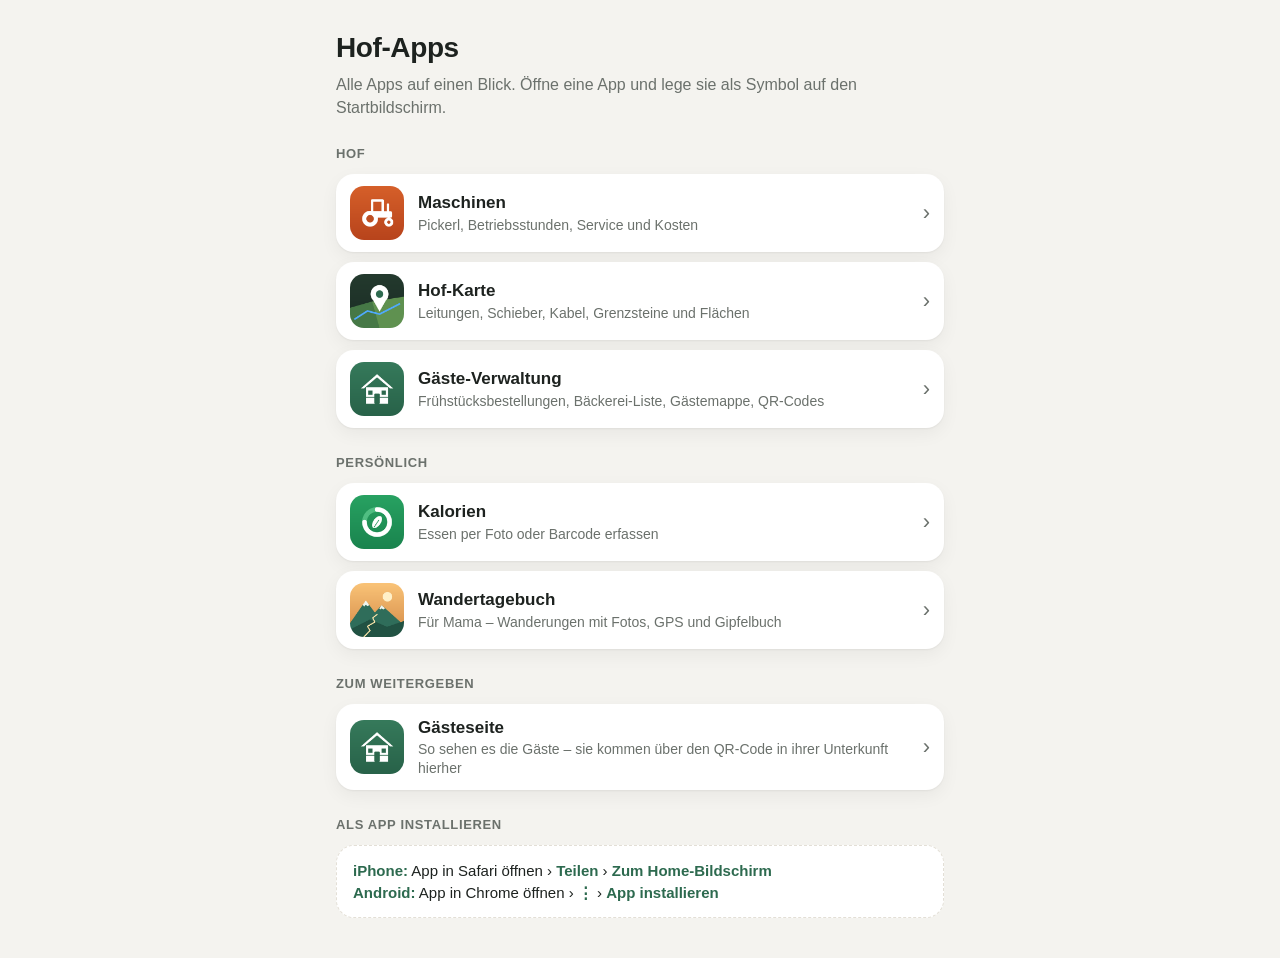
==== index.html @ 44ce382f "Alle Hof-Apps" ====
<!doctype html>
<html lang="de">
<head>
<meta charset="utf-8">
<meta name="viewport" content="width=device-width, initial-scale=1, viewport-fit=cover">
<title>Hof-Apps</title>
<meta name="description" content="Übersicht aller Apps: Maschinen, Hof-Karte, Gäste, Kalorien, Wandertagebuch">
<meta name="robots" content="noindex">
<link rel="icon" type="image/png" href="hofkarte/icons/icon-192.png">
<style>
  :root { --bg: #f4f3ef; --card: #fff; --text: #1d221f; --muted: #6b716c; --line: #e3dfd6; --accent: #2d6a4f; color-scheme: light dark; }
  @media (prefers-color-scheme: dark) { :root { --bg: #121614; --card: #1c211e; --text: #eef1ee; --muted: #9ea69f; --line: #2e3531; --accent: #6cc59a; } }
  * { box-sizing: border-box; }
  body { margin: 0; background: var(--bg); color: var(--text); font: 16px/1.45 -apple-system, BlinkMacSystemFont, "Segoe UI", Roboto, sans-serif; -webkit-font-smoothing: antialiased; }
  main { max-width: 640px; margin: 0 auto; padding: calc(env(safe-area-inset-top, 0px) + 28px) 16px 40px; }
  h1 { margin: 0 0 4px; font-size: 28px; letter-spacing: -.4px; }
  .sub { color: var(--muted); margin: 0 0 22px; }
  h2 { font-size: 13px; text-transform: uppercase; letter-spacing: .05em; color: var(--muted); margin: 26px 0 10px; }
  .app { display: flex; align-items: center; gap: 14px; padding: 12px 14px; background: var(--card); border-radius: 18px; text-decoration: none; color: inherit; margin-bottom: 10px; box-shadow: 0 1px 2px rgba(0,0,0,.05), 0 6px 18px rgba(0,0,0,.05); }
  .app:active { transform: scale(.99); }
  .app img { width: 54px; height: 54px; border-radius: 14px; flex: none; }
  .app b { display: block; font-size: 17px; }
  .app small { color: var(--muted); font-size: 14px; line-height: 1.35; display: block; }
  .app .go { margin-left: auto; color: var(--muted); font-size: 22px; flex: none; }
  .tip { background: var(--card); border-radius: 18px; padding: 14px 16px; font-size: 15px; border: 1px dashed var(--line); }
  .tip b { color: var(--accent); }
</style>
</head>
<body>
<main>
  <h1>Hof-Apps</h1>
  <p class="sub">Alle Apps auf einen Blick. Öffne eine App und lege sie als Symbol auf den Startbildschirm.</p>

  <h2>Hof</h2>
  <a class="app" href="maschinen/"><img src="maschinen/icons/icon-192.png" alt=""><span><b>Maschinen</b><small>Pickerl, Betriebsstunden, Service und Kosten</small></span><span class="go">›</span></a>
  <a class="app" href="hofkarte/"><img src="hofkarte/icons/icon-192.png" alt=""><span><b>Hof-Karte</b><small>Leitungen, Schieber, Kabel, Grenzsteine und Flächen</small></span><span class="go">›</span></a>
  <a class="app" href="gaeste/admin.html"><img src="gaeste/icons/icon-192.png" alt=""><span><b>Gäste-Verwaltung</b><small>Frühstücksbestellungen, Bäckerei-Liste, Gästemappe, QR-Codes</small></span><span class="go">›</span></a>

  <h2>Persönlich</h2>
  <a class="app" href="kalorien/"><img src="kalorien/icons/icon-192.png" alt=""><span><b>Kalorien</b><small>Essen per Foto oder Barcode erfassen</small></span><span class="go">›</span></a>
  <a class="app" href="wandertagebuch/"><img src="wandertagebuch/icons/icon-192.png" alt=""><span><b>Wandertagebuch</b><small>Für Mama – Wanderungen mit Fotos, GPS und Gipfelbuch</small></span><span class="go">›</span></a>

  <h2>Zum Weitergeben</h2>
  <a class="app" href="gaeste/"><img src="gaeste/icons/icon-192.png" alt=""><span><b>Gästeseite</b><small>So sehen es die Gäste – sie kommen über den QR-Code in ihrer Unterkunft hierher</small></span><span class="go">›</span></a>

  <h2>Als App installieren</h2>
  <div class="tip">
    <b>iPhone:</b> App in Safari öffnen › <b>Teilen</b> › <b>Zum Home-Bildschirm</b><br>
    <b>Android:</b> App in Chrome öffnen › <b>⋮</b> › <b>App installieren</b>
  </div>
</main>
</body>
</html>
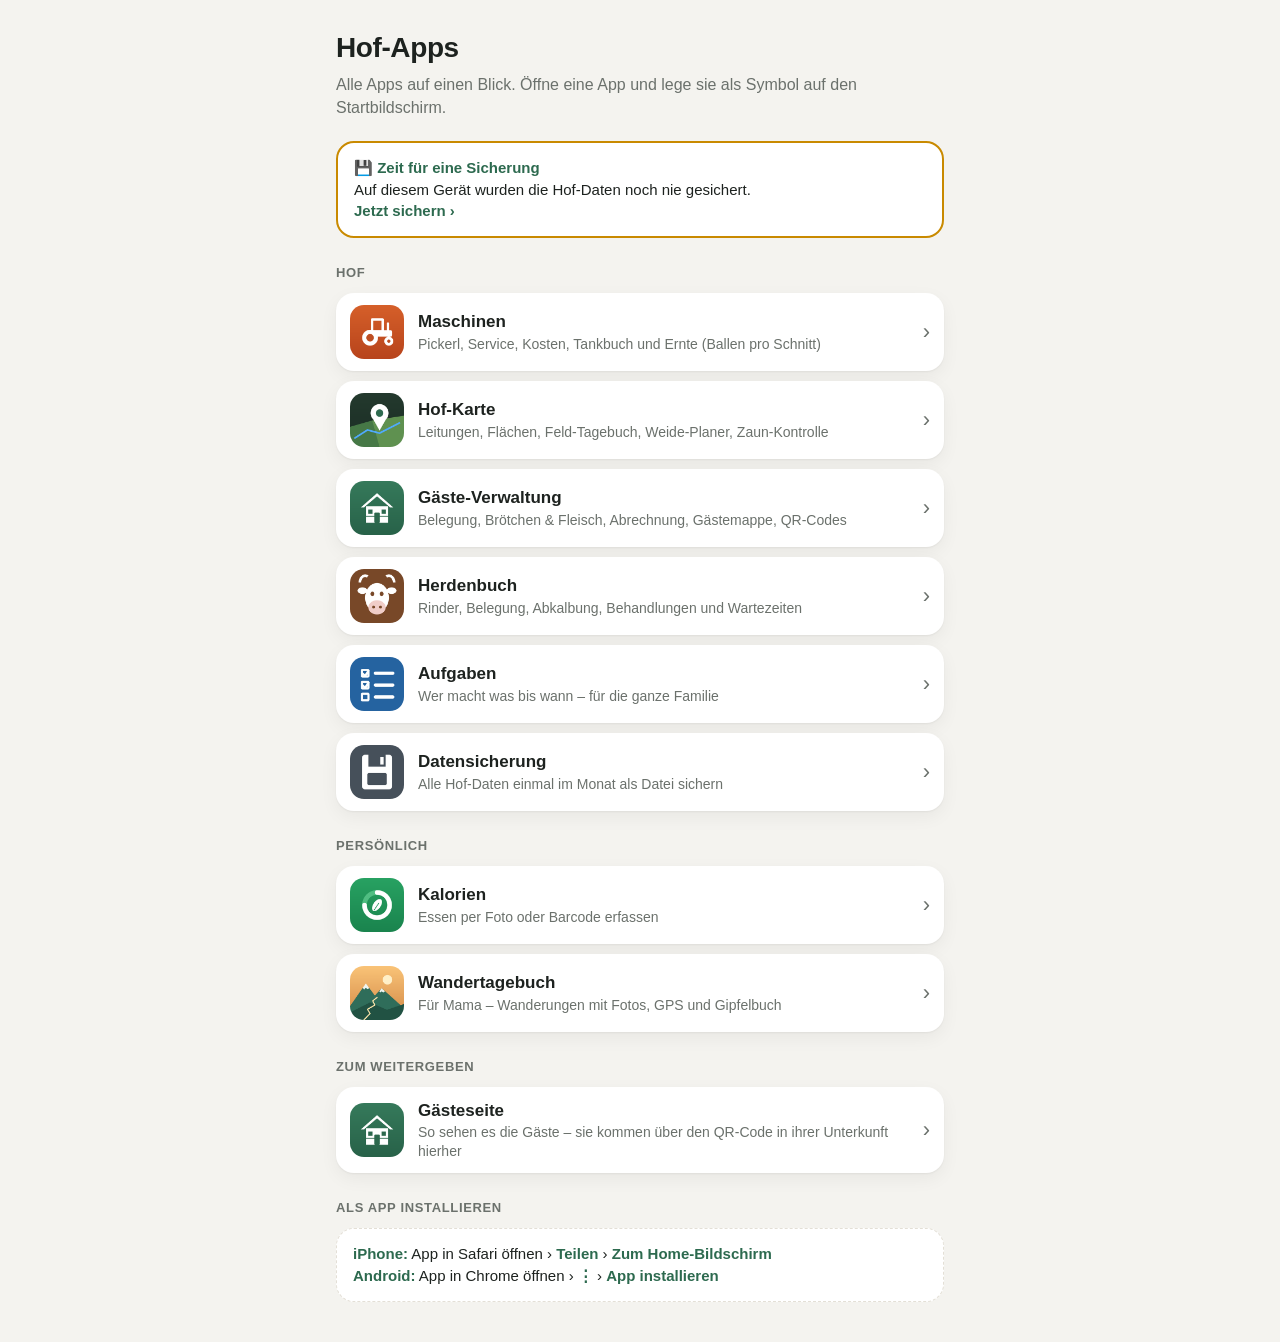
==== commit d831fd0f: "Add files via upload" ====
--- a/index.html
+++ b/index.html
@@ -24,6 +24,8 @@
   .app .go { margin-left: auto; color: var(--muted); font-size: 22px; flex: none; }
   .tip { background: var(--card); border-radius: 18px; padding: 14px 16px; font-size: 15px; border: 1px dashed var(--line); }
   .tip b { color: var(--accent); }
+  .tip.warn { border: 2px solid #c98a00; margin-bottom: 6px; }
+  .tip.warn a { color: var(--accent); font-weight: 700; text-decoration: none; }
 </style>
 </head>
 <body>
@@ -31,10 +33,14 @@
   <h1>Hof-Apps</h1>
   <p class="sub">Alle Apps auf einen Blick. Öffne eine App und lege sie als Symbol auf den Startbildschirm.</p>
 
+  <div class="tip warn" id="bkWarn" hidden><b>💾 Zeit für eine Sicherung</b><br><span id="bkTxt"></span><br><a href="sicherung/">Jetzt sichern ›</a></div>
   <h2>Hof</h2>
-  <a class="app" href="maschinen/"><img src="maschinen/icons/icon-192.png" alt=""><span><b>Maschinen</b><small>Pickerl, Betriebsstunden, Service und Kosten</small></span><span class="go">›</span></a>
-  <a class="app" href="hofkarte/"><img src="hofkarte/icons/icon-192.png" alt=""><span><b>Hof-Karte</b><small>Leitungen, Schieber, Kabel, Grenzsteine und Flächen</small></span><span class="go">›</span></a>
-  <a class="app" href="gaeste/admin.html"><img src="gaeste/icons/icon-192.png" alt=""><span><b>Gäste-Verwaltung</b><small>Frühstücksbestellungen, Bäckerei-Liste, Gästemappe, QR-Codes</small></span><span class="go">›</span></a>
+  <a class="app" href="maschinen/"><img src="maschinen/icons/icon-192.png" alt=""><span><b>Maschinen</b><small>Pickerl, Service, Kosten, Tankbuch und Ernte (Ballen pro Schnitt)</small></span><span class="go">›</span></a>
+  <a class="app" href="hofkarte/"><img src="hofkarte/icons/icon-192.png" alt=""><span><b>Hof-Karte</b><small>Leitungen, Flächen, Feld-Tagebuch, Weide-Planer, Zaun-Kontrolle</small></span><span class="go">›</span></a>
+  <a class="app" href="gaeste/admin.html"><img src="gaeste/icons/icon-192.png" alt=""><span><b>Gäste-Verwaltung</b><small>Belegung, Brötchen & Fleisch, Abrechnung, Gästemappe, QR-Codes</small></span><span class="go">›</span></a>
+  <a class="app" href="herde/"><img src="herde/icons/icon-192.png" alt=""><span><b>Herdenbuch</b><small>Rinder, Belegung, Abkalbung, Behandlungen und Wartezeiten</small></span><span class="go">›</span></a>
+  <a class="app" href="aufgaben/"><img src="aufgaben/icons/icon-192.png" alt=""><span><b>Aufgaben</b><small>Wer macht was bis wann – für die ganze Familie</small></span><span class="go">›</span></a>
+  <a class="app" href="sicherung/"><img src="sicherung/icons/icon-192.png" alt=""><span><b>Datensicherung</b><small>Alle Hof-Daten einmal im Monat als Datei sichern</small></span><span class="go">›</span></a>
 
   <h2>Persönlich</h2>
   <a class="app" href="kalorien/"><img src="kalorien/icons/icon-192.png" alt=""><span><b>Kalorien</b><small>Essen per Foto oder Barcode erfassen</small></span><span class="go">›</span></a>
@@ -49,5 +55,15 @@
     <b>Android:</b> App in Chrome öffnen › <b>⋮</b> › <b>App installieren</b>
   </div>
 </main>
+<script>
+  try {
+    var lb = +localStorage.getItem('hof_lastBackup') || 0;
+    var d = lb ? Math.floor((Date.now() - lb) / 86400000) : null;
+    if (d === null || d > 30) {
+      document.getElementById('bkTxt').textContent = d === null ? 'Auf diesem Gerät wurden die Hof-Daten noch nie gesichert.' : 'Die letzte Sicherung ist ' + d + ' Tage her.';
+      document.getElementById('bkWarn').hidden = false;
+    }
+  } catch (e) {}
+</script>
 </body>
 </html>
